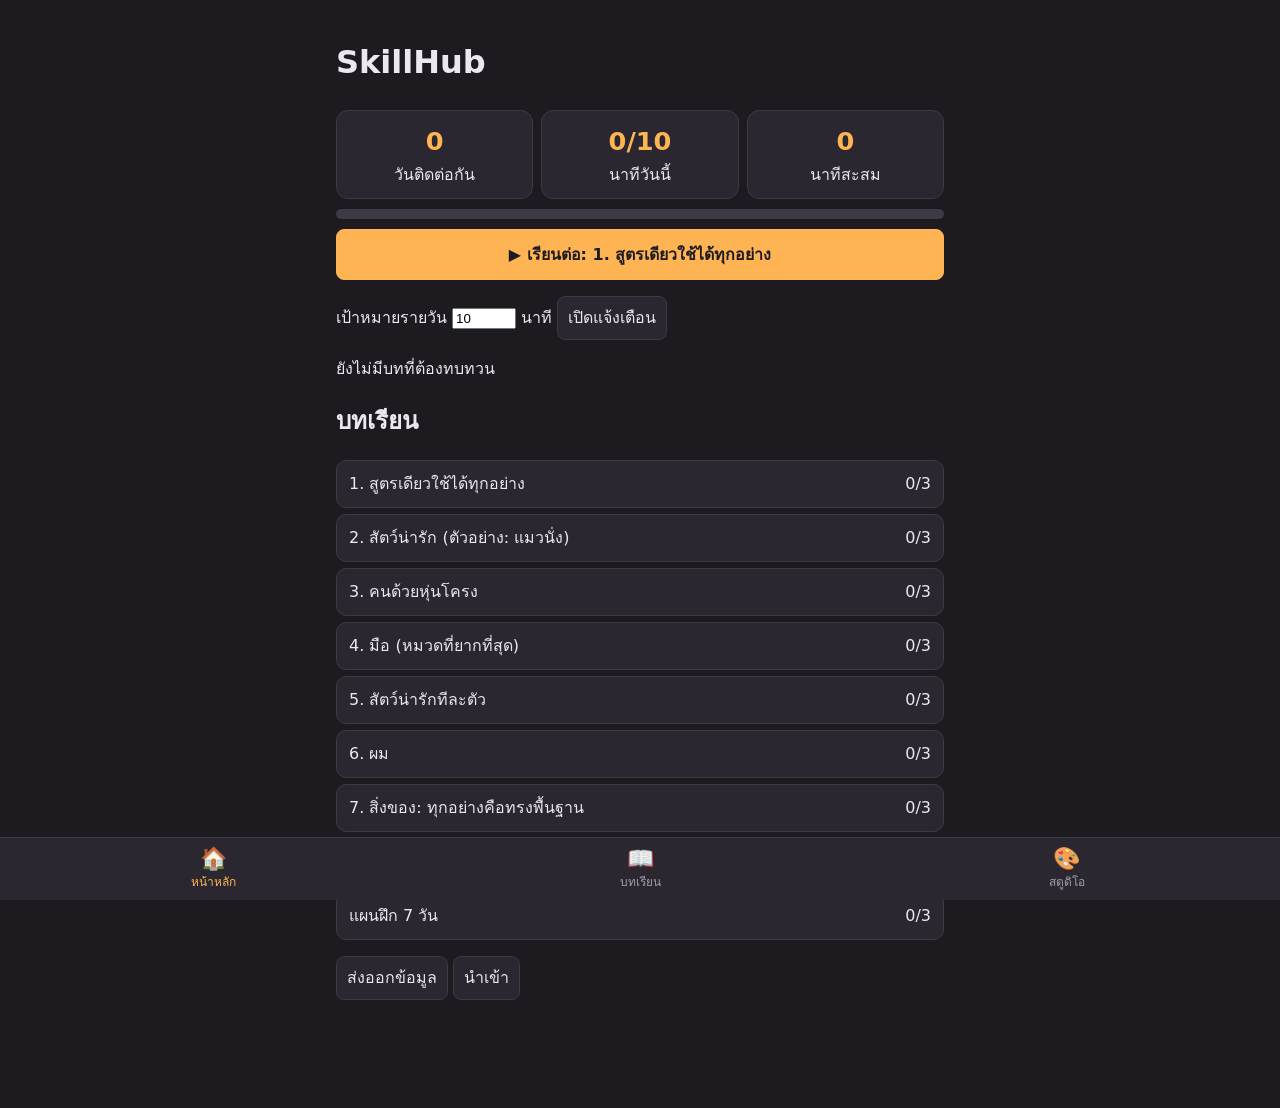
==== index.html @ d34c9ddd "Add files via upload" ====
<!DOCTYPE html><html lang="th"><head><meta charset="utf-8"><meta name="viewport" content="width=device-width,initial-scale=1,viewport-fit=cover"><title>SkillHub – สอนวาดรูป</title><link rel="manifest" href="manifest.webmanifest"><link rel="icon" href="icon.svg"><meta name="theme-color" content="#1d1b20"><link rel="apple-touch-icon" href="icon-192.png"><link rel="stylesheet" href="app.css"></head>
<body>
<main class="wrap"><h1>SkillHub</h1><div id="home"></div></main><script src="app.js"></script></body></html>
---- app.css ----
:root{--bg:#1d1b20;--panel:#2a2730;--line:#3d3945;--tx:#ece8f0;--mu:#a29cae;--ac:#ffb454}
*{box-sizing:border-box}
body{margin:0;background:var(--bg);color:var(--tx);font:16px/1.6 Prompt,system-ui,sans-serif}
button,.b{min-height:44px;font:inherit;color:var(--tx);background:var(--panel);border:1px solid var(--line);border-radius:8px;padding:6px 10px;cursor:pointer;text-decoration:none;display:inline-block}
button.on{background:var(--ac);color:#1d1b20;border-color:var(--ac)}
button:focus-visible,a:focus-visible,input:focus-visible{outline:2px solid var(--ac);outline-offset:1px}
.hd{display:flex;gap:12px;padding:12px 16px;border-bottom:1px solid var(--line);overflow-x:auto}
.hd a{color:var(--mu);text-decoration:none;white-space:nowrap}.hd a.on{color:var(--ac)}
.wrap{max-width:640px;margin:0 auto;padding:16px}
.grid{display:grid;grid-template-columns:repeat(3,1fr);gap:8px}
.stat{background:var(--panel);border:1px solid var(--line);border-radius:12px;padding:10px;text-align:center}
.stat b{display:block;font-size:1.6rem;color:var(--ac)}
.li{display:flex;justify-content:space-between;gap:8px;padding:10px 12px;margin:6px 0;background:var(--panel);border:1px solid var(--line);border-radius:10px;color:var(--tx);text-decoration:none}
.ban{background:var(--ac);color:#1d1b20;border-radius:10px;padding:10px;margin:10px 0}
.ban button{margin-left:6px}
.lw label{display:block;color:var(--tx)}
.md{position:fixed;inset:0;background:#000a;display:flex;align-items:center;justify-content:center;z-index:9;padding:12px}
.bx{background:var(--panel);border:1px solid var(--line);border-radius:12px;padding:16px;max-width:520px;width:100%;max-height:90vh;overflow:auto}
.bx fieldset{border:1px solid var(--line);border-radius:8px;margin:8px 0}.bx label{display:block;padding:4px 0}
#toast{position:fixed;left:50%;bottom:90px;transform:translateX(-50%);background:var(--ac);color:#1d1b20;padding:6px 14px;border-radius:20px;opacity:0;pointer-events:none;transition:opacity .2s;z-index:10}
#toast.s{opacity:1}
@media(prefers-reduced-motion:reduce){#toast{transition:none}}

body>header,.hd{display:none}
body.pg{padding-bottom:calc(76px + env(safe-area-inset-bottom))}
.tab{position:fixed;bottom:0;left:0;right:0;display:flex;background:var(--panel);border-top:1px solid var(--line);padding-bottom:env(safe-area-inset-bottom);z-index:5}
.tab a{flex:1;text-align:center;padding:8px 0;color:var(--mu);text-decoration:none;font-size:12px}.tab a b{display:block;font-size:22px;line-height:1.2}.tab a.on{color:var(--ac)}
.bar{height:10px;background:var(--line);border-radius:6px;overflow:hidden;margin:10px 0}.bar i{display:block;height:100%;background:var(--ac)}
.cta{display:block;text-align:center;background:var(--ac);color:#1d1b20;border-color:var(--ac);font-weight:600;padding:12px;margin:10px 0}
.li{min-height:48px;align-items:center}
input[type=checkbox],input[type=radio]{width:20px;height:20px;vertical-align:middle;margin-right:6px}
.lw label,.bx label{padding:8px 0}
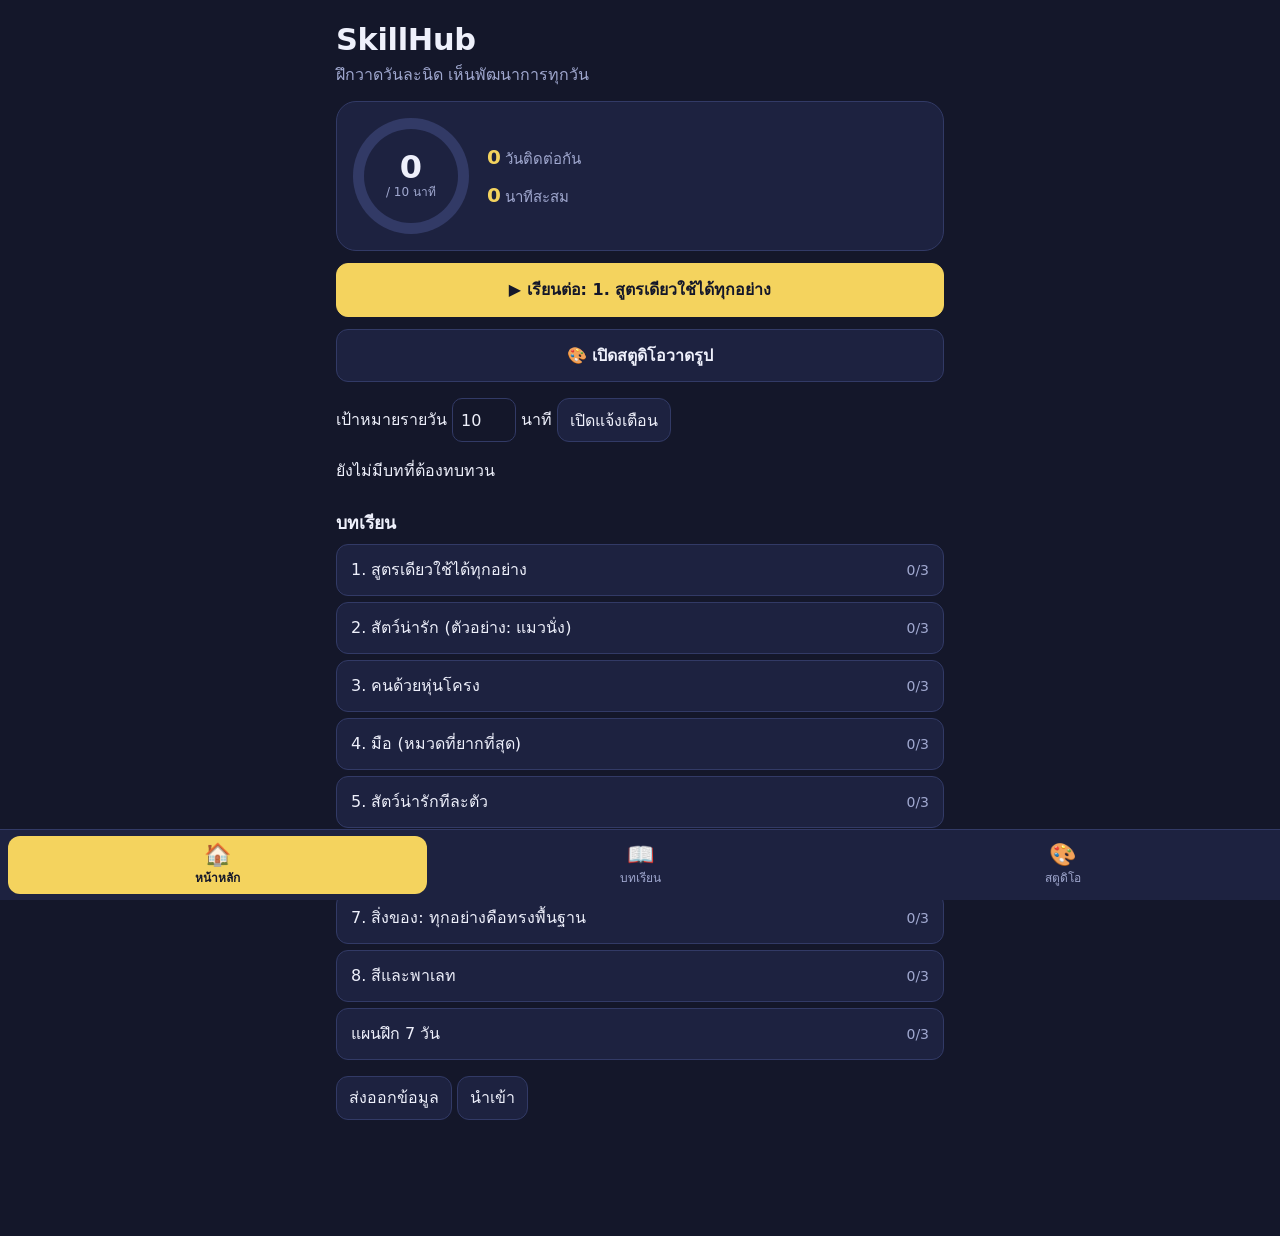
==== commit e0711fcb: "Add files via upload" ====
--- a/index.html
+++ b/index.html
@@ -1,3 +1,3 @@
-<!DOCTYPE html><html lang="th"><head><meta charset="utf-8"><meta name="viewport" content="width=device-width,initial-scale=1,viewport-fit=cover"><title>SkillHub – สอนวาดรูป</title><link rel="manifest" href="manifest.webmanifest"><link rel="icon" href="icon.svg"><meta name="theme-color" content="#1d1b20"><link rel="apple-touch-icon" href="icon-192.png"><link rel="stylesheet" href="app.css"></head>
+<!DOCTYPE html><html lang="th"><head><meta charset="utf-8"><meta name="viewport" content="width=device-width,initial-scale=1,viewport-fit=cover"><title>SkillHub – สอนวาดรูป</title><link rel="manifest" href="manifest.webmanifest"><link rel="icon" href="icon.svg"><meta name="theme-color" content="#14172a"><link rel="apple-touch-icon" href="icon-192.png"><link rel="stylesheet" href="app.css"></head>
 <body>
-<main class="wrap"><h1>SkillHub</h1><div id="home"></div></main><script src="app.js"></script></body></html>
+<main class="wrap"><h1>SkillHub</h1><p class="sub">ฝึกวาดวันละนิด เห็นพัฒนาการทุกวัน</p><div id="home"></div></main><script src="app.js"></script></body></html>
--- a/app.css
+++ b/app.css
@@ -1,32 +1,40 @@
-:root{--bg:#1d1b20;--panel:#2a2730;--line:#3d3945;--tx:#ece8f0;--mu:#a29cae;--ac:#ffb454}
+:root{--bg:#14172a;--panel:#1d2240;--line:#323a66;--tx:#eef0fb;--mu:#a0a8cf;--ac:#f4d35e;--ac2:#ff8a73}
 *{box-sizing:border-box}
-body{margin:0;background:var(--bg);color:var(--tx);font:16px/1.6 Prompt,system-ui,sans-serif}
-button,.b{min-height:44px;font:inherit;color:var(--tx);background:var(--panel);border:1px solid var(--line);border-radius:8px;padding:6px 10px;cursor:pointer;text-decoration:none;display:inline-block}
-button.on{background:var(--ac);color:#1d1b20;border-color:var(--ac)}
-button:focus-visible,a:focus-visible,input:focus-visible{outline:2px solid var(--ac);outline-offset:1px}
+body{margin:0;background:var(--bg);color:var(--tx);font:16px/1.6 Sarabun,"Noto Sans Thai","Leelawadee UI",Thonburi,system-ui,sans-serif;-webkit-tap-highlight-color:transparent}
+h1{font-size:1.9rem;line-height:1.2;margin:.2em 0 .1em;letter-spacing:-.01em}h2{font-size:1.1rem;margin:1.4em 0 .4em}
+.sub{color:var(--mu);margin:0 0 14px}
+button,.b{min-height:44px;font:inherit;color:var(--tx);background:var(--panel);border:1px solid var(--line);border-radius:12px;padding:6px 12px;cursor:pointer;text-decoration:none;display:inline-block;transition:background .15s,border-color .15s}
+button:hover,.b:hover{border-color:var(--mu)}
+button.on{background:var(--ac);color:var(--bg);border-color:var(--ac);font-weight:600}
+button:active,.b:active{transform:scale(.97)}
+button:focus-visible,a:focus-visible,input:focus-visible,select:focus-visible{outline:2px solid var(--ac);outline-offset:2px}
 .hd{display:flex;gap:12px;padding:12px 16px;border-bottom:1px solid var(--line);overflow-x:auto}
 .hd a{color:var(--mu);text-decoration:none;white-space:nowrap}.hd a.on{color:var(--ac)}
 .wrap{max-width:640px;margin:0 auto;padding:16px}
-.grid{display:grid;grid-template-columns:repeat(3,1fr);gap:8px}
-.stat{background:var(--panel);border:1px solid var(--line);border-radius:12px;padding:10px;text-align:center}
-.stat b{display:block;font-size:1.6rem;color:var(--ac)}
-.li{display:flex;justify-content:space-between;gap:8px;padding:10px 12px;margin:6px 0;background:var(--panel);border:1px solid var(--line);border-radius:10px;color:var(--tx);text-decoration:none}
-.ban{background:var(--ac);color:#1d1b20;border-radius:10px;padding:10px;margin:10px 0}
+.li{display:flex;justify-content:space-between;gap:8px;padding:10px 14px;margin:6px 0;background:var(--panel);border:1px solid var(--line);border-radius:12px;color:var(--tx);text-decoration:none;min-height:52px;align-items:center;font:inherit;width:100%;text-align:left}
+a.li:hover,button.li:hover{border-color:var(--mu)}
+.li span:last-child{color:var(--mu);font-size:14px;white-space:nowrap}
+.ban{background:var(--ac);color:var(--bg);border-radius:12px;padding:10px 12px;margin:10px 0}
 .ban button{margin-left:6px}
 .lw label{display:block;color:var(--tx)}
-.md{position:fixed;inset:0;background:#000a;display:flex;align-items:center;justify-content:center;z-index:9;padding:12px}
-.bx{background:var(--panel);border:1px solid var(--line);border-radius:12px;padding:16px;max-width:520px;width:100%;max-height:90vh;overflow:auto}
-.bx fieldset{border:1px solid var(--line);border-radius:8px;margin:8px 0}.bx label{display:block;padding:4px 0}
-#toast{position:fixed;left:50%;bottom:90px;transform:translateX(-50%);background:var(--ac);color:#1d1b20;padding:6px 14px;border-radius:20px;opacity:0;pointer-events:none;transition:opacity .2s;z-index:10}
+.md{position:fixed;inset:0;background:#000b;display:flex;align-items:center;justify-content:center;z-index:9;padding:12px}
+.bx{background:var(--panel);border:1px solid var(--line);border-radius:18px;padding:18px;max-width:520px;width:100%;max-height:90vh;overflow:auto}
+.bx h2{margin-top:0}.bx fieldset{border:1px solid var(--line);border-radius:12px;margin:10px 0}.bx label{display:block;padding:8px 0}
+#toast{position:fixed;left:50%;bottom:96px;transform:translateX(-50%);background:var(--ac);color:var(--bg);font-weight:600;padding:8px 16px;border-radius:20px;opacity:0;pointer-events:none;transition:opacity .2s;z-index:10;max-width:90vw;text-align:center}
 #toast.s{opacity:1}
-@media(prefers-reduced-motion:reduce){#toast{transition:none}}
-
+@media(prefers-reduced-motion:reduce){#toast,button,.b{transition:none}}
 body>header,.hd{display:none}
-body.pg{padding-bottom:calc(76px + env(safe-area-inset-bottom))}
-.tab{position:fixed;bottom:0;left:0;right:0;display:flex;background:var(--panel);border-top:1px solid var(--line);padding-bottom:env(safe-area-inset-bottom);z-index:5}
-.tab a{flex:1;text-align:center;padding:8px 0;color:var(--mu);text-decoration:none;font-size:12px}.tab a b{display:block;font-size:22px;line-height:1.2}.tab a.on{color:var(--ac)}
+body.pg{padding-bottom:calc(84px + env(safe-area-inset-bottom))}
+.tab{position:fixed;bottom:0;left:0;right:0;display:flex;gap:4px;background:var(--panel);border-top:1px solid var(--line);padding:6px 8px calc(6px + env(safe-area-inset-bottom));z-index:5}
+.tab a{flex:1;text-align:center;padding:6px 0;color:var(--mu);text-decoration:none;font-size:12px;border-radius:12px}.tab a b{display:block;font-size:22px;line-height:1.2}.tab a.on{color:var(--bg);background:var(--ac);font-weight:600}
 .bar{height:10px;background:var(--line);border-radius:6px;overflow:hidden;margin:10px 0}.bar i{display:block;height:100%;background:var(--ac)}
-.cta{display:block;text-align:center;background:var(--ac);color:#1d1b20;border-color:var(--ac);font-weight:600;padding:12px;margin:10px 0}
-.li{min-height:48px;align-items:center}
-input[type=checkbox],input[type=radio]{width:20px;height:20px;vertical-align:middle;margin-right:6px}
+.cta{display:block;text-align:center;background:var(--ac);color:var(--bg);border-color:var(--ac);font-weight:700;padding:13px;margin:12px 0}
+.cta.alt{background:var(--panel);color:var(--tx);border-color:var(--line);font-weight:600}
+input[type=checkbox],input[type=radio]{width:22px;height:22px;vertical-align:middle;margin-right:8px;accent-color:var(--ac)}
+input[type=number]{background:var(--bg);color:var(--tx);border:1px solid var(--line);border-radius:10px;padding:8px;font:inherit;min-height:44px}
 .lw label,.bx label{padding:8px 0}
+.hero{display:flex;gap:18px;align-items:center;background:var(--panel);border:1px solid var(--line);border-radius:20px;padding:16px;margin:8px 0 12px}
+.ring{--p:0%;width:116px;height:116px;border-radius:50%;background:conic-gradient(var(--ac) var(--p),var(--line) 0);display:flex;flex-direction:column;align-items:center;justify-content:center;position:relative;flex:none}
+.ring::before{content:"";position:absolute;inset:11px;border-radius:50%;background:var(--panel)}
+.ring>*{position:relative}.ring b{font-size:2rem;line-height:1}.ring span{font-size:12px;color:var(--mu)}
+.hs{display:grid;gap:6px;color:var(--mu);font-size:15px}.hs b{color:var(--ac);font-size:1.25rem;margin-right:4px}.hs p{margin:0;font-size:13px}
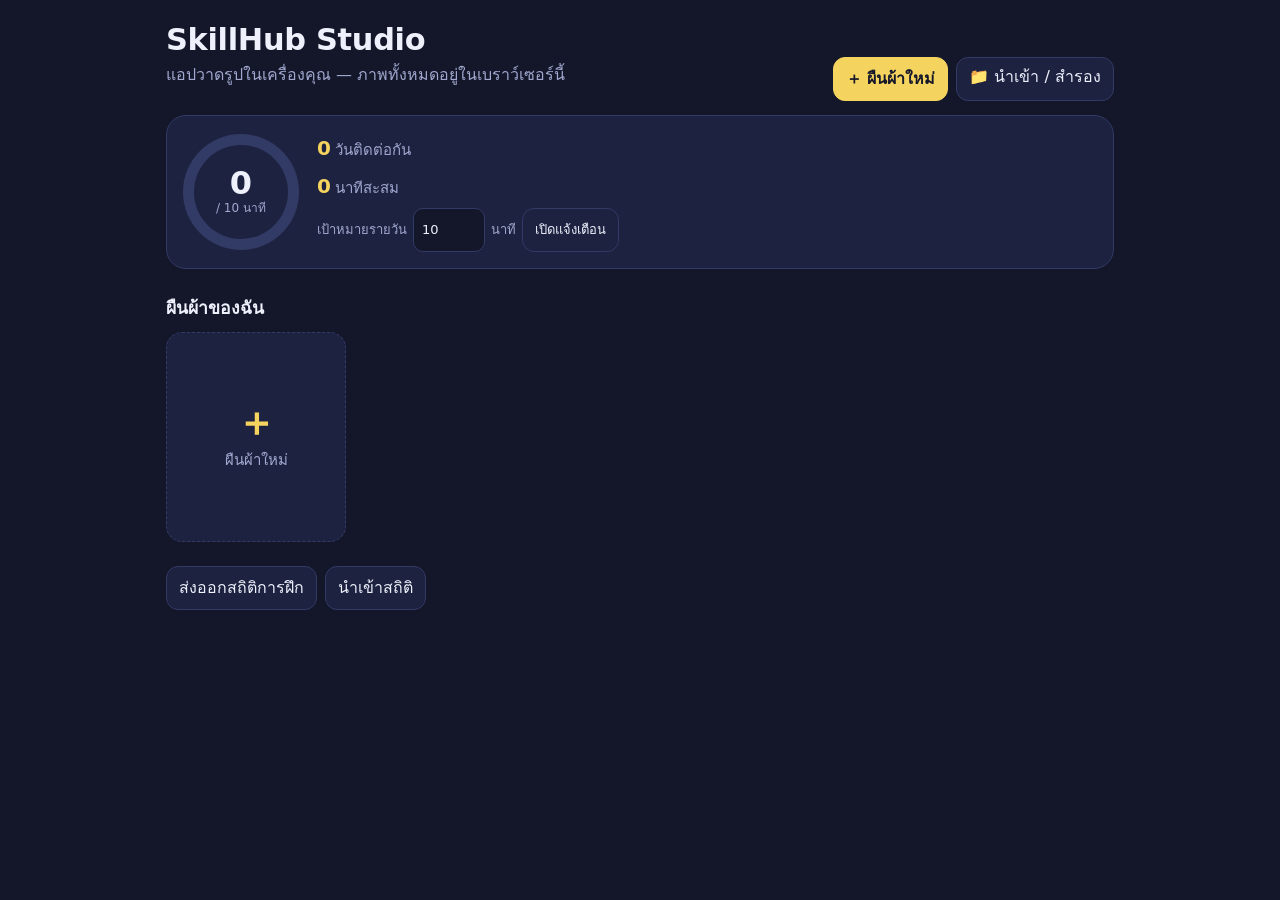
==== commit 872500e6: "Add files via upload" ====
--- a/index.html
+++ b/index.html
@@ -1,3 +1,67 @@
-<!DOCTYPE html><html lang="th"><head><meta charset="utf-8"><meta name="viewport" content="width=device-width,initial-scale=1,viewport-fit=cover"><title>SkillHub – สอนวาดรูป</title><link rel="manifest" href="manifest.webmanifest"><link rel="icon" href="icon.svg"><meta name="theme-color" content="#14172a"><link rel="apple-touch-icon" href="icon-192.png"><link rel="stylesheet" href="app.css"></head>
+<!DOCTYPE html><html lang="th"><head><meta charset="utf-8"><meta name="viewport" content="width=device-width,initial-scale=1,viewport-fit=cover"><title>SkillHub Studio – แอปวาดรูป</title><link rel="manifest" href="manifest.webmanifest"><link rel="icon" href="icon.svg"><meta name="theme-color" content="#14172a"><link rel="apple-touch-icon" href="icon-192.png"><link rel="stylesheet" href="app.css">
+<style>
+body.lt{--bg:#f3f4fa;--panel:#ffffff;--line:#c9cde3;--tx:#1a1d33;--mu:#555c80;--ac:#b8860b;--ac2:#d1543f}
+.wrap{max-width:980px}
+.top{display:flex;align-items:flex-end;justify-content:space-between;gap:12px;flex-wrap:wrap}
+.top .acts{display:flex;gap:8px;flex-wrap:wrap}
+.hero{margin:14px 0}.hero .goal{margin:0;font-size:13px;color:var(--mu);display:flex;gap:6px;align-items:center;flex-wrap:wrap}
+.grid{display:grid;grid-template-columns:repeat(auto-fill,minmax(168px,1fr));gap:12px;margin:10px 0 24px}
+.card{background:var(--panel);border:1px solid var(--line);border-radius:16px;overflow:hidden;display:flex;flex-direction:column}
+.card .th{display:block;width:100%;aspect-ratio:4/3;background:#fff repeating-conic-gradient(#e6e6e6 0 25%,#fff 0 50%) 0 0/16px 16px;border:0;padding:0;border-radius:0;cursor:pointer;position:relative}
+.card .th img{width:100%;height:100%;object-fit:contain;display:block}
+.card .th.empty::after{content:"🎨";position:absolute;inset:0;display:flex;align-items:center;justify-content:center;font-size:34px;opacity:.5}
+.card .meta{padding:8px 10px 2px;min-width:0}.card .meta b{display:block;white-space:nowrap;overflow:hidden;text-overflow:ellipsis}.card .meta small{color:var(--mu)}
+.card .ac{display:flex;gap:4px;padding:6px 8px 8px}.card .ac button{flex:1;min-height:40px;padding:2px}
+.card.new{align-items:center;justify-content:center;min-height:210px;border-style:dashed;cursor:pointer;color:var(--mu);font-size:15px;gap:6px}.card.new b{font-size:40px;color:var(--ac);line-height:1}
+.empty-t{color:var(--mu);margin:6px 0}
+.foot{display:flex;gap:8px;flex-wrap:wrap;margin:8px 0 28px}
+select,input[type=text]{background:var(--bg);color:var(--tx);border:1px solid var(--line);border-radius:10px;padding:8px;font:inherit;min-height:44px;max-width:100%}
+</style></head>
 <body>
-<main class="wrap"><h1>SkillHub</h1><p class="sub">ฝึกวาดวันละนิด เห็นพัฒนาการทุกวัน</p><div id="home"></div></main><script src="app.js"></script></body></html>
+<main class="wrap">
+ <div class="top"><div><h1>SkillHub Studio</h1><p class="sub">แอปวาดรูปในเครื่องคุณ — ภาพทั้งหมดอยู่ในเบราว์เซอร์นี้</p></div>
+ <div class="acts"><button class="b on" id="newb">＋ ผืนผ้าใหม่</button><a class="b" href="studio.html#files">📁 นำเข้า / สำรอง</a></div></div>
+ <section class="hero" id="hero"></section>
+ <h2>ผืนผ้าของฉัน</h2>
+ <div class="grid" id="grid" role="list"></div>
+ <div class="foot"><button id="ex">ส่งออกสถิติการฝึก</button><button id="im">นำเข้าสถิติ</button></div>
+</main>
+<script src="app.js"></script>
+<script>
+const SZ=[['4:3 (1200×900)',1200,900],['จัตุรัส (1000×1000)',1000,1000],['แนวตั้ง 3:4 (900×1200)',900,1200],['A4 แนวตั้ง (990×1400)',990,1400],['16:9 (1280×720)',1280,720]];
+const escH=s=>String(s).replace(/[&<>"']/g,c=>({'&':'&amp;','<':'&lt;','>':'&gt;','"':'&quot;',"'":'&#39;'}[c]));
+if(localStorage.getItem('sh4th')==='lt')document.body.classList.add('lt');
+const db=new Promise(r=>{const q=indexedDB.open('sh4',1);q.onupgradeneeded=()=>q.result.createObjectStore('k');q.onsuccess=()=>r(q.result);q.onerror=()=>r(null)});
+const idb=(m,k,v)=>db.then(d=>d&&new Promise(r=>{const o=d.transaction('k',m=='get'?'readonly':'readwrite').objectStore('k'),q=m=='get'?o.get(k):o.put(v,k);q.onsuccess=()=>r(q.result);q.onerror=()=>r()}));
+let DX=[];
+const openDoc=id=>{try{localStorage.setItem('sh4cur',id)}catch(e){}location.href='studio.html'};
+
+function hero(){rl();const m=Math.floor((D.min[T()]||0)/60),tot=Object.values(D.min).reduce((a,b)=>a+b,0)/60|0;
+$('hero').innerHTML='<div class="ring" style="--p:'+Math.min(100,m/D.goal*100)+'%" role="img" aria-label="วันนี้ '+m+' จาก '+D.goal+' นาที"><b>'+m+'</b><span>/ '+D.goal+' นาที</span></div><div class="hs"><div><b>'+streak()+'</b>วันติดต่อกัน</div><div><b>'+tot+'</b>นาทีสะสม</div><p class="goal">เป้าหมายรายวัน <input id="goal" type="number" min="1" max="240" value="'+D.goal+'" aria-label="เป้าหมายนาทีต่อวัน" style="width:72px"> นาที <button id="nt">เปิดแจ้งเตือน</button></p></div>';
+$('goal').onchange=e=>{D.goal=Math.max(1,+e.target.value||10);sv();hero()};
+$('nt').onclick=()=>window.Notification?Notification.requestPermission().then(p=>toast(p=='granted'?'จะเตือนหลัง 18:00 ถ้ายังไม่ถึงเป้า (ตอนเปิดแอป)':'ไม่ได้รับอนุญาต')):toast('เบราว์เซอร์ไม่รองรับ')}
+
+function grid(){
+ const list=DX.slice().sort((a,b)=>(b.t||0)-(a.t||0));
+ $('grid').innerHTML='<button class="card new" id="newc" role="listitem"><b>＋</b>ผืนผ้าใหม่</button>'+list.map(d=>'<div class="card" role="listitem"><button class="th'+(d.th?'':' empty')+'" data-o="'+escH(d.id)+'" aria-label="เปิด '+escH(d.n)+'">'+(d.th?'<img src="'+d.th+'" alt="">':'')+'</button><div class="meta"><b>'+escH(d.n)+'</b><small>'+d.w+'×'+d.h+(d.bg=='t'?' · โปร่งใส':'')+(d.t?' · '+new Date(d.t).toLocaleDateString('th-TH',{day:'numeric',month:'short'}):'')+'</small></div><div class="ac"><button data-o="'+escH(d.id)+'">เปิด</button><button data-n="'+escH(d.id)+'" aria-label="เปลี่ยนชื่อ">✎</button><button data-c="'+escH(d.id)+'" aria-label="ทำสำเนา">⧉</button><button data-x="'+escH(d.id)+'" aria-label="ลบ">🗑</button></div></div>').join('');
+ $('newc').onclick=newDialog;
+ $('grid').querySelectorAll('[data-o]').forEach(b=>b.onclick=()=>openDoc(b.dataset.o));
+ $('grid').querySelectorAll('[data-n]').forEach(b=>b.onclick=async()=>{const d=DX.find(x=>x.id==b.dataset.n),n=prompt('ชื่อผืนผ้า',d.n);if(n&&n.trim()){d.n=n.trim().slice(0,40);await idb('put','idx',DX);grid()}});
+ $('grid').querySelectorAll('[data-c]').forEach(b=>b.onclick=async()=>{const d=DX.find(x=>x.id==b.dataset.c),rec=await idb('get','d:'+d.id);const id='d'+Date.now();DX.push({...d,id,n:(d.n+' สำเนา').slice(0,40),t:Date.now()});if(rec)await idb('put','d:'+id,rec);await idb('put','idx',DX);grid();toast('ทำสำเนาแล้ว')});
+ $('grid').querySelectorAll('[data-x]').forEach(b=>b.onclick=async()=>{const id=b.dataset.x,d=DX.find(x=>x.id==id);if(!confirm('ลบ "'+d.n+'" ถาวร? (กู้คืนไม่ได้ ถ้าต้องการเก็บไว้ให้สำรองก่อน)'))return;
+  DX=DX.filter(x=>x.id!=id);await idb('put','d:'+id,null);await idb('put','tl:'+id,null);
+  const vi=(await idb('get','vi:'+id))||[];for(const v of vi)await idb('put','vd:'+id+':'+v.t,null);await idb('put','vi:'+id,null);
+  await idb('put','idx',DX);grid()})}
+
+function newDialog(){
+ const m=modal('<h2>ผืนผ้าใหม่</h2><p><label>ชื่อ<br><input type="text" id="nn" maxlength="40" placeholder="ผืนผ้า '+(DX.length+1)+'" style="width:100%"></label></p><p><select id="gsz" aria-label="ขนาด">'+SZ.map((z,i)=>'<option value="'+i+'">'+z[0]+'</option>').join('')+'<option value="c">กำหนดเอง…</option></select> <span id="gcs" hidden><input id="gcw" type="number" min="64" max="4096" value="1200" aria-label="กว้าง" style="width:84px"> × <input id="gch" type="number" min="64" max="4096" value="900" aria-label="สูง" style="width:84px"></span></p><p><select id="gbg" aria-label="พื้นหลัง"><option value="w">พื้นขาว</option><option value="t">โปร่งใส</option></select></p><p><button class="b on" id="go">สร้างแล้วเริ่มวาด</button> <button class="b" id="cx">ยกเลิก</button></p>');
+ $('gsz').onchange=()=>{$('gcs').hidden=$('gsz').value!='c'};$('cx').onclick=m.close;
+ $('go').onclick=async()=>{let z=SZ[$('gsz').value];if($('gsz').value=='c'){const w=Math.round(+$('gcw').value),h=Math.round(+$('gch').value);if(!(w>=64&&h>=64&&w<=4096&&h<=4096))return toast('ขนาดต้องอยู่ระหว่าง 64–4096 px');if(w*h>16e6)return toast('ใหญ่เกินไป (รวมไม่เกิน 16 ล้านพิกเซล)');z=['',w,h]}
+  const id='d'+Date.now();DX.push({id,n:($('nn').value.trim()||'ผืนผ้า '+(DX.length+1)).slice(0,40),w:z[1],h:z[2],bg:$('gbg').value,t:Date.now()});await idb('put','idx',DX);openDoc(id)}}
+
+$('newb').onclick=newDialog;
+$('ex').onclick=()=>{rl();D.exp=Date.now();sv();const a=document.createElement('a');a.href=URL.createObjectURL(new Blob([JSON.stringify(D)],{type:'application/json'}));a.download='skillhub-stats.json';a.click()};
+$('im').onclick=()=>{const f=document.createElement('input');f.type='file';f.accept='.json';f.onchange=async()=>{try{const j=JSON.parse(await f.files[0].text());if(!j||typeof j!='object'||!j.min)throw 0;D=j;D.goal=D.goal||10;sv();hero();toast('นำเข้าแล้ว')}catch(e){toast('ไฟล์ไม่ถูกต้อง')}};f.click()};
+async function load(){DX=(await idb('get','idx'))||[];if(!Array.isArray(DX))DX=[];hero();grid()}
+load();addEventListener('pageshow',e=>{if(e.persisted)load()});
+</script></body></html>
